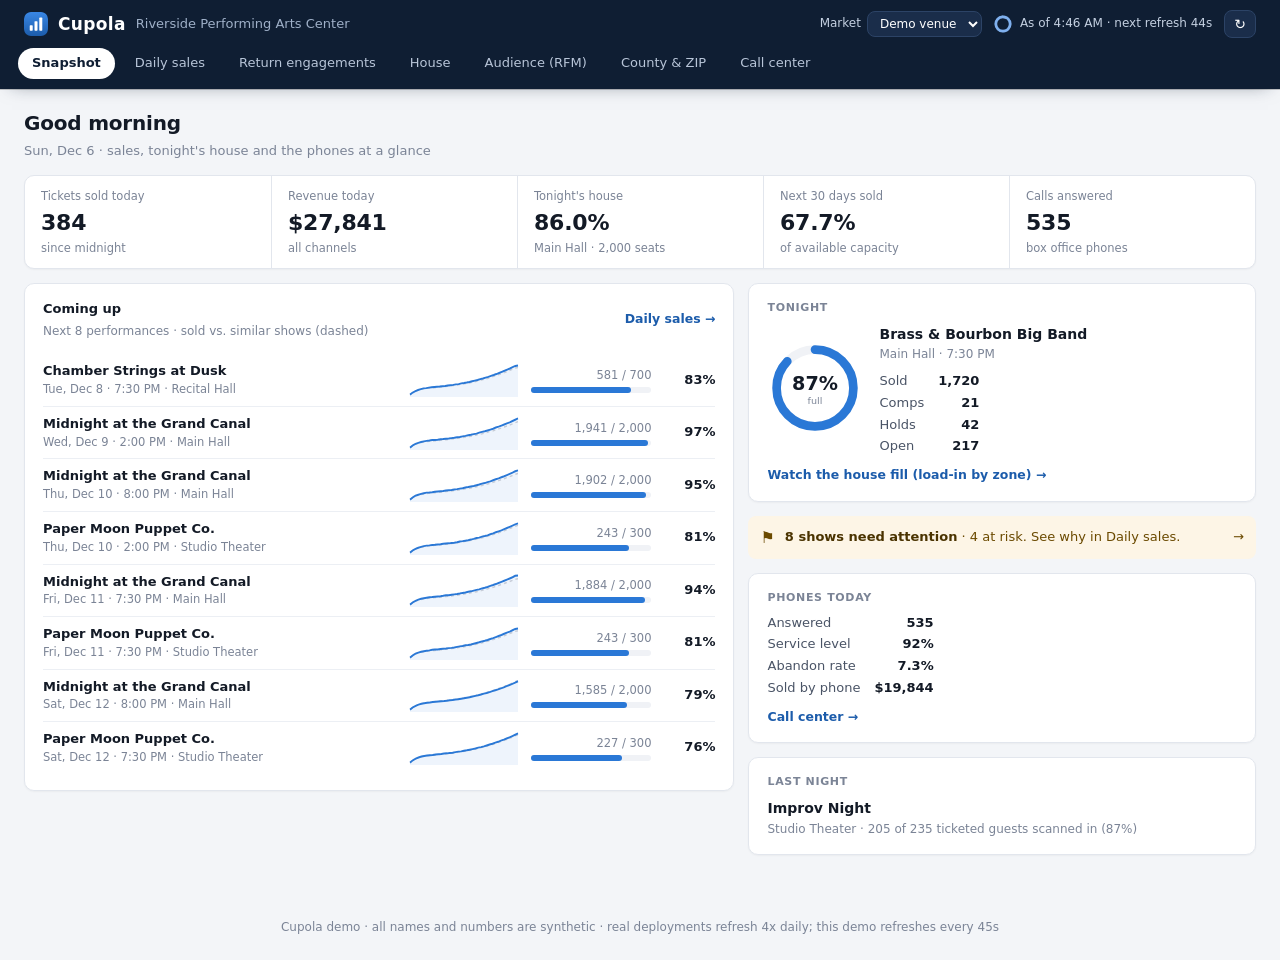
==== next/index.html @ 241708b0 "Add alternative look at /next/ and pin tabs on the live version /next/: pinned header with tabs, sta" ====
<!doctype html>
<html lang="en">
<head>
  <meta charset="utf-8" />
  <meta name="viewport" content="width=device-width, initial-scale=1, viewport-fit=cover" />
  <title>Cupola · Venue Dashboards (alternative look)</title>
  <meta name="description" content="Alternative layout for the Cupola demo. Interactive, synthetic data." />
  <meta name="robots" content="noindex" />
  <link rel="icon" type="image/svg+xml" href="../icons/icon.svg" />
  <link rel="apple-touch-icon" href="../icons/apple-touch-icon.png" />
  <meta name="theme-color" content="#0f1e33" />
  <meta name="apple-mobile-web-app-capable" content="yes" />
  <meta name="apple-mobile-web-app-title" content="Cupola" />
  <meta name="apple-mobile-web-app-status-bar-style" content="black-translucent" />
  <link rel="stylesheet" href="../css/styles.css" />
  <link rel="stylesheet" href="css/next.css" />
</head>
<body class="next">
  <!-- Header and tabs live in one pinned bar, so the tabs never scroll away. -->
  <header class="appbar">
    <div class="topbar">
      <div class="brand">
        <img class="brand-icon" src="../icons/icon.svg" alt="" width="24" height="24" />
        <span class="brand-name" id="brand-name">Cupola</span>
        <span class="brand-sub" id="venue-name"></span>
      </div>
      <div class="status">
        <label class="market"><span class="hide-sm">Market</span>
          <select id="market" aria-label="Market"></select>
        </label>
        <span class="refresh" id="refresh">
          <svg class="refresh-ring" viewBox="0 0 20 20" aria-hidden="true">
            <circle class="track" cx="10" cy="10" r="8" />
            <circle class="prog" cx="10" cy="10" r="8" stroke-dasharray="50.27" stroke-dashoffset="0" />
          </svg>
          <span id="as-of">Loading…</span>
        </span>
        <button class="refresh-btn" id="refresh-now" type="button" aria-label="Refresh now">↻</button>
      </div>
    </div>
    <nav class="nav" id="nav" aria-label="Dashboards"></nav>
  </header>

  <main id="view" aria-live="polite"></main>

  <footer id="footer"></footer>

  <script type="module" src="js/app.js"></script>
</body>
</html>
---- css/styles.css ----
/* ------------------------------------------------------------------
   Tokens. Chart colors come from a palette validated for color-vision
   deficiency on a dark surface. Text never wears a series color.
   ------------------------------------------------------------------ */
:root {
  color-scheme: light;
  --page: #f4f3ef;
  --surface-1: #fcfcfb;
  --surface-2: #efeee9;
  --border: #e2e0d9;
  --grid: #e8e6df;
  --text-primary: #1b1b1a;
  --text-secondary: #52514e;
  --text-muted: #7a7974;

  --series-1: #2a78d6; /* blue   */
  --series-2: #eb6834; /* orange */
  --series-3: #1baf7a; /* aqua   */
  --series-4: #eda100; /* yellow */
  --neutral-mark: #c9c7bf;

  --good: #0f7a0f;
  --warning: #b77d00;
  --critical: #d03b3b;

  --radius: 12px;
  --gap: 16px;
  --font: "Inter", system-ui, -apple-system, "Segoe UI", Roboto, sans-serif;
  --mono: ui-monospace, "SF Mono", Menlo, Consolas, monospace;
}

* { box-sizing: border-box; }
html, body { margin: 0; }
body {
  background: var(--page);
  color: var(--text-primary);
  font: 14px/1.45 var(--font);
  -webkit-font-smoothing: antialiased;
}
button { font: inherit; color: inherit; }

/* ---------- Header ---------- */
.topbar {
  position: sticky; top: 0; z-index: 20;
  display: flex; align-items: center; gap: 16px; flex-wrap: wrap;
  padding: 14px 24px;
  /* Clear the notch / status bar when opened from the home screen. */
  padding-top: max(14px, env(safe-area-inset-top));
  padding-left: max(24px, env(safe-area-inset-left));
  padding-right: max(24px, env(safe-area-inset-right));
  background: rgba(252, 252, 251, 0.92);
  backdrop-filter: blur(8px);
  border-bottom: 1px solid var(--border);
}
.brand { display: flex; align-items: center; gap: 10px; margin-right: auto; }
.brand-icon { width: 26px; height: 26px; border-radius: 7px; flex-shrink: 0; }
.brand-name { font-size: 20px; font-weight: 700; letter-spacing: 0.02em; }
.brand-sub { color: var(--text-muted); font-size: 13px; }

.status { display: flex; align-items: center; gap: 12px; font-size: 12px; color: var(--text-secondary); }
.badge {
  padding: 3px 9px; border-radius: 999px;
  border: 1px solid var(--border); background: var(--surface-2);
  color: var(--text-secondary); font-size: 11px; letter-spacing: 0.02em; white-space: nowrap;
}
.refresh { display: flex; align-items: center; gap: 8px; white-space: nowrap; }
.refresh-ring { width: 18px; height: 18px; transform: rotate(-90deg); }
.refresh-ring circle { fill: none; stroke-width: 3; }
.refresh-ring .track { stroke: var(--border); }
.refresh-ring .prog { stroke: var(--series-1); stroke-linecap: round; transition: stroke-dashoffset 1s linear; }
.refresh-btn {
  background: var(--surface-2); border: 1px solid var(--border); border-radius: 8px;
  padding: 4px 10px; cursor: pointer; font-size: 12px; white-space: nowrap;
}
.refresh-btn:hover { border-color: var(--text-muted); }

/* Header and tabs stay pinned together, so the tabs never scroll away. */
.pinned { position: sticky; top: 0; z-index: 20; background: rgba(252, 252, 251, 0.96); backdrop-filter: blur(8px); }
.pinned .topbar { position: static; }

/* ---------- Nav ---------- */
.nav {
  display: flex; gap: 4px; padding: 10px 24px 0; overflow-x: auto;
  border-bottom: 1px solid var(--border); scrollbar-width: none;
}
.nav::-webkit-scrollbar { display: none; }
.nav a {
  color: var(--text-secondary); text-decoration: none; white-space: nowrap;
  padding: 10px 14px; border-bottom: 2px solid transparent; font-weight: 500;
}
.nav a:hover { color: var(--text-primary); }
.nav a[aria-current="page"] { color: var(--text-primary); border-bottom-color: var(--series-1); }

/* ---------- Layout ---------- */
main { padding: 24px; max-width: 1320px; margin: 0 auto; }
.view-head { display: flex; align-items: flex-end; justify-content: space-between; gap: 16px; flex-wrap: wrap; margin-bottom: 18px; }
.view-head h1 { font-size: 22px; margin: 0; font-weight: 650; }
.view-head p { margin: 4px 0 0; color: var(--text-secondary); }

.grid { display: grid; gap: var(--gap); }
.kpis { grid-template-columns: repeat(auto-fit, minmax(170px, 1fr)); margin-bottom: var(--gap); }
.two-col { grid-template-columns: minmax(0, 1.25fr) minmax(0, 1fr); }
.two-col-even { grid-template-columns: minmax(0, 1fr) minmax(0, 1fr); }
@media (max-width: 600px) {
  .hide-sm { display: none; }
  .brand-sub { display: none; }
  .status { width: 100%; flex-wrap: wrap; gap: 8px 10px; }
  .status .refresh-btn { margin-left: auto; }
}
@media (max-width: 900px) {
  .two-col, .two-col-even { grid-template-columns: minmax(0, 1fr); }
  main { padding: 16px; }
  .topbar { padding: max(12px, env(safe-area-inset-top)) 16px 12px; }
  .nav { padding: 6px 12px 0; }
}

.card {
  background: var(--surface-1); border: 1px solid var(--border);
  border-radius: var(--radius); padding: 18px;
  box-shadow: 0 1px 2px rgba(30, 28, 20, 0.04);
  animation: rise 0.5s cubic-bezier(.2,.7,.2,1) both;
}
.card:nth-child(2) { animation-delay: 0.06s; }
.card:nth-child(3) { animation-delay: 0.12s; }
.card:nth-child(4) { animation-delay: 0.18s; }
.card:nth-child(5) { animation-delay: 0.24s; }
.card h2 { font-size: 14px; margin: 0 0 4px; font-weight: 600; }
.card .sub { color: var(--text-muted); font-size: 12px; margin: 0 0 14px; }
@keyframes rise { from { opacity: 0; transform: translateY(10px); } to { opacity: 1; transform: none; } }

/* ---------- Stat tiles ---------- */
.tile { padding: 16px 18px; position: relative; overflow: hidden; }
.tile .label { color: var(--text-secondary); font-size: 12px; }
.tile .value { font-size: 30px; font-weight: 650; letter-spacing: -0.01em; margin-top: 4px; font-variant-numeric: tabular-nums; }
.tile .note { color: var(--text-muted); font-size: 12px; margin-top: 2px; }
.tile .delta { font-size: 12px; margin-top: 2px; color: var(--text-secondary); }
.tile .delta .up { color: var(--good); }
.tile .delta .down { color: var(--critical); }
.tile.flash::after {
  content: ""; position: absolute; inset: 0; border-radius: inherit;
  box-shadow: inset 0 0 0 1px var(--series-1);
  animation: flash 1.4s ease-out both; pointer-events: none;
}
@keyframes flash { from { opacity: 1; } to { opacity: 0; } }

/* ---------- Bars (HTML) ---------- */
.bar-list { display: flex; flex-direction: column; gap: 10px; }
.bar-row { display: grid; grid-template-columns: minmax(0, 1fr) auto; gap: 4px 12px; align-items: baseline; }
.bar-row .name { white-space: nowrap; overflow: hidden; text-overflow: ellipsis; }
.bar-row .meta { color: var(--text-muted); font-size: 12px; }
.bar-row .num { font-variant-numeric: tabular-nums; color: var(--text-secondary); text-align: right; }
.bar-track { grid-column: 1 / -1; height: 8px; border-radius: 4px; background: var(--surface-2); overflow: hidden; }
.bar-fill {
  height: 100%; width: 0; border-radius: 0 4px 4px 0; background: var(--series-1);
  transition: width 1.1s cubic-bezier(.2,.7,.2,1);
}
.clickable { cursor: pointer; border-radius: 8px; padding: 6px 8px; margin: -6px -8px; }
.clickable:hover { background: var(--surface-2); }

/* ---------- Seat map ---------- */
.card-head { display: flex; justify-content: space-between; align-items: flex-start; gap: 12px; }
.card-head h2 { margin-bottom: 4px; }
.pager { display: flex; align-items: center; gap: 6px; flex-shrink: 0; }
.pager-btn {
  width: 32px; height: 32px; border-radius: 50%; cursor: pointer;
  border: 1px solid var(--border); background: var(--surface-1);
  font-size: 20px; line-height: 1; display: grid; place-items: center; padding: 0 0 2px;
  transition: background 0.15s, border-color 0.15s, transform 0.1s;
}
.pager-btn:hover { background: var(--surface-2); border-color: var(--text-muted); }
.pager-btn:active { transform: scale(0.92); }
.pager-btn:focus-visible, .pip:focus-visible { outline: 2px solid var(--series-1); outline-offset: 2px; }
.pager-count { font-size: 12px; color: var(--text-secondary); min-width: 44px; text-align: center; font-variant-numeric: tabular-nums; }
.seatmap-wrap { overflow: hidden; touch-action: pan-y; }
.pips { display: flex; justify-content: center; gap: 8px; margin-top: 12px; }
.pip { width: 8px; height: 8px; border-radius: 50%; border: 0; padding: 0; background: var(--neutral-mark); cursor: pointer; transition: width 0.25s, background 0.25s; }
.pip.on { width: 22px; border-radius: 4px; background: var(--series-1); }
.slide-in-right { animation: slideR 0.45s cubic-bezier(.2,.7,.2,1) both; }
.slide-in-left { animation: slideL 0.45s cubic-bezier(.2,.7,.2,1) both; }
@keyframes slideR { from { opacity: 0; transform: translateX(40px); } to { opacity: 1; transform: none; } }
@keyframes slideL { from { opacity: 0; transform: translateX(-40px); } to { opacity: 1; transform: none; } }
.seatmap { max-height: 640px; }
.seatmap { width: 100%; height: auto; display: block; margin: 0 auto; }
.seat { fill: var(--surface-1); stroke: var(--neutral-mark); stroke-width: 0.6; transition: fill 0.4s ease; }
.seat.sold { fill: var(--series-1); stroke: none; }
.seat.comp { fill: var(--series-3); stroke: none; }
.seat.hold { fill: var(--series-4); stroke: none; }
.seat.pop { animation: pop 0.9s ease-out both; }
@keyframes pop { 0% { transform: scale(2.2); } 100% { transform: scale(1); } }
.seat { transform-box: fill-box; transform-origin: center; }
.stage { fill: var(--surface-2); }
.svg-label { fill: var(--text-muted); font-size: 9px; letter-spacing: 0.08em; font-family: var(--font); }

.legend { display: flex; flex-wrap: wrap; gap: 6px 16px; font-size: 12px; color: var(--text-secondary); margin-top: 10px; }
.legend i { display: inline-block; width: 10px; height: 10px; border-radius: 3px; margin-right: 6px; vertical-align: -1px; }
.legend i.line { height: 3px; border-radius: 2px; vertical-align: 3px; width: 16px; }
.legend b { color: var(--text-primary); font-weight: 600; font-variant-numeric: tabular-nums; }

/* ---------- SVG charts ---------- */
.chart { width: 100%; height: auto; display: block; overflow: visible; }
.chart .gridline { stroke: var(--grid); stroke-width: 1; }
.chart .axis-label { fill: var(--text-muted); font-size: 11px; font-family: var(--font); }
.chart .direct-label { fill: var(--text-secondary); font-size: 12px; font-family: var(--font); font-weight: 500; }
.chart .series { fill: none; stroke-width: 2; stroke-linejoin: round; stroke-linecap: round; }
.chart .series.primary { stroke-width: 3; }
.chart .draw { animation: draw 1.6s cubic-bezier(.3,.6,.2,1) both; }
@keyframes draw { from { stroke-dashoffset: var(--len); } to { stroke-dashoffset: 0; } }
.chart .today-line { stroke: var(--text-muted); stroke-dasharray: 3 4; }
.chart .crosshair { stroke: var(--text-secondary); stroke-width: 1; }
.chart .dot { stroke: var(--surface-1); stroke-width: 2; }
.chart .grow { transform-box: fill-box; transform-origin: bottom; animation: grow 0.9s cubic-bezier(.2,.7,.2,1) both; }
@keyframes grow { from { transform: scaleY(0); } to { transform: scaleY(1); } }

.heat-cell { transition: opacity 0.2s; animation: fade 0.6s ease both; }
.heat-cell:hover { opacity: 0.8; }
@keyframes fade { from { opacity: 0; } to { opacity: 1; } }

/* ---------- Tables ---------- */
table { width: 100%; border-collapse: collapse; font-variant-numeric: tabular-nums; }
th, td { text-align: left; padding: 8px 6px; border-bottom: 1px solid var(--border); }
th { color: var(--text-muted); font-weight: 500; font-size: 12px; }
td.r, th.r { text-align: right; }
td .muted { color: var(--text-muted); font-size: 12px; }
.table-wrap { overflow-x: auto; }

/* ---------- Tooltip ---------- */
.tooltip {
  position: fixed; z-index: 50; pointer-events: none;
  background: #ffffff; border: 1px solid var(--border); border-radius: 8px;
  padding: 8px 10px; font-size: 12px; color: var(--text-primary);
  box-shadow: 0 8px 24px rgba(30, 28, 20, 0.14);
  opacity: 0; transition: opacity 0.12s; max-width: 260px;
}
.tooltip.show { opacity: 1; }
.tooltip .t-title { font-weight: 600; margin-bottom: 4px; }
.tooltip .t-row { display: flex; justify-content: space-between; gap: 14px; color: var(--text-secondary); }
.tooltip .t-row b { color: var(--text-primary); font-weight: 600; }
.tooltip i { display: inline-block; width: 8px; height: 8px; border-radius: 2px; margin-right: 6px; }

.callout { border-left: 3px solid var(--series-1); padding: 8px 12px; background: var(--surface-2); border-radius: 0 8px 8px 0; color: var(--text-secondary); font-size: 13px; }
.pill { display: inline-block; padding: 2px 8px; border-radius: 999px; background: var(--surface-2); color: var(--text-secondary); font-size: 11px; }

footer { color: var(--text-muted); font-size: 12px; text-align: center; padding: 24px 24px max(24px, env(safe-area-inset-bottom)); }

@media (prefers-reduced-motion: reduce) {
  *, *::before, *::after { animation-duration: 0.01ms !important; animation-delay: 0ms !important; transition-duration: 0.01ms !important; }
}

/* ---------- Daily sales report ---------- */
.chip {
  display: inline-flex; align-items: center; gap: 6px; white-space: nowrap;
  padding: 3px 9px; border-radius: 999px; font-size: 12px; font-weight: 600;
  color: var(--text-primary); background: var(--surface-2);
}
.chip i { width: 8px; height: 8px; border-radius: 50%; display: inline-block; }
.chip.on i { background: var(--good); }
.chip.ahead i { background: var(--good); }
.chip.ahead { background: #e6f4e6; }
.chip.behind { background: #fdf1d8; }
.chip.behind i { background: #fab219; }
.chip.risk { background: #fae3e3; }
.chip.risk i { background: var(--critical); }
.chip.cross { background: #e5eefb; color: #1c5cab; font-weight: 600; }

.watch { margin-bottom: var(--gap); border-color: #f0d9d9; }
.watch-row {
  display: grid; grid-template-columns: 140px minmax(0, 1fr) auto 170px; gap: 6px 16px; align-items: center;
  width: 100%; text-align: left; background: none; border: 0; border-top: 1px solid var(--border);
  padding: 12px 6px; cursor: pointer; border-radius: 8px;
}
.watch-row:first-child { border-top: 0; }
.watch-row:hover { background: var(--surface-2); }
.watch-row .name { font-weight: 600; }
.watch-row .meta, .r-row .meta, .r-sold .meta { color: var(--text-muted); font-size: 12px; }
.w-when { display: flex; flex-direction: column; align-items: flex-end; gap: 4px; color: var(--text-secondary); font-size: 13px; }
.w-nums { text-align: right; font-variant-numeric: tabular-nums; font-size: 13px; }

.report-controls { display: flex; justify-content: space-between; align-items: center; gap: 12px; flex-wrap: wrap; margin-bottom: 12px; }
.seg { display: inline-flex; background: var(--surface-2); border-radius: 10px; padding: 3px; gap: 2px; overflow-x: auto; max-width: 100%; }
.seg button { border: 0; background: none; padding: 6px 12px; border-radius: 8px; cursor: pointer; font-size: 13px; color: var(--text-secondary); white-space: nowrap; }
.seg button[aria-selected="true"] { background: var(--surface-1); color: var(--text-primary); box-shadow: 0 1px 2px rgba(30,28,20,.12); font-weight: 600; }
.toggle { display: inline-flex; align-items: center; gap: 8px; font-size: 13px; color: var(--text-secondary); cursor: pointer; }
.toggle input { accent-color: var(--series-1); width: 16px; height: 16px; }

.report { font-variant-numeric: tabular-nums; }
.r-row {
  display: grid; grid-template-columns: 128px minmax(0, 1.5fr) minmax(150px, 1fr) 90px 100px 200px;
  gap: 12px; align-items: center; padding: 9px 8px; border-bottom: 1px solid var(--border);
}
.report.enter .r-row:not(.r-head) { animation: fade 0.45s ease both; }
.r-row .r { text-align: right; }
.r-head { color: var(--text-muted); font-size: 12px; font-weight: 500; border-bottom-color: var(--neutral-mark); padding-top: 0; }
.r-row .name { white-space: nowrap; overflow: hidden; text-overflow: ellipsis; }
.r-sold { display: flex; justify-content: space-between; font-size: 13px; margin-bottom: 4px; }
.r-row .bar-track { height: 6px; }
.r-row.past { color: var(--text-secondary); background: repeating-linear-gradient(135deg, transparent 0 8px, rgba(30,28,20,.025) 8px 16px); }
.r-row.past .bar-fill { background: var(--neutral-mark); }
.r-row.flagged { background: linear-gradient(90deg, rgba(208,59,59,.06), transparent 40%); }
.r-row.found { animation: found 2s ease-out both; }
@keyframes found { 0%, 30% { background: #dbe8fb; } 100% { background: transparent; } }
.bump { display: inline-block; color: var(--good); font-weight: 600; animation: bump 1.2s ease-out both; }
@keyframes bump { 0% { transform: scale(1.5); } 100% { transform: scale(1); } }
.r-section { padding: 14px 8px 6px; font-size: 12px; font-weight: 600; color: var(--text-secondary); text-transform: uppercase; letter-spacing: 0.05em; display: flex; gap: 10px; align-items: center; }
.r-section .pill { text-transform: none; letter-spacing: 0; font-weight: 500; }
.r-today { position: relative; margin: 14px 0 4px; text-align: left; }
.r-today::before { content: ""; position: absolute; left: 0; right: 0; top: 50%; border-top: 2px solid var(--series-1); }
.r-today span { position: relative; background: var(--series-1); color: #fff; font-size: 12px; font-weight: 600; padding: 3px 10px; border-radius: 999px; margin-left: 8px; }
.r-week { padding: 14px 8px 4px; font-size: 12px; font-weight: 600; color: var(--text-muted); }
.report-foot { margin-top: 12px; font-size: 13px; color: var(--text-secondary); }
.link { background: none; border: 0; padding: 0; color: #1c5cab; font-weight: 600; cursor: pointer; text-decoration: underline; text-underline-offset: 2px; }

@media (max-width: 900px) {
  .watch-row { grid-template-columns: minmax(0, 1fr) auto; }
  .watch-row .w-status { grid-column: 1 / -1; }
  .w-nums { grid-column: 1 / -1; text-align: left; }
  .w-nums br { display: none; }
  .w-nums .meta::before { content: " · "; }
  .r-head { display: none; }
  .r-row { grid-template-columns: minmax(0, 1fr) auto; gap: 4px 12px; padding: 12px 6px; }
  .r-row .c-date { grid-column: 1 / -1; font-size: 12px; color: var(--text-secondary); display: flex; gap: 6px; }
  .r-row .c-date .meta::before { content: "· "; }
  .r-row .c-show { grid-column: 1; }
  .r-row .name { white-space: normal; }
  .r-row .c-pace { grid-column: 2; grid-row: 2; text-align: right; }
  .r-row .c-sold { grid-column: 1 / -1; }
  .r-row .c-24 { grid-column: 1; text-align: left; font-size: 13px; }
  .r-row .c-24::before { content: "Last 24 hrs: "; color: var(--text-muted); }
  .r-row.past .c-24::before { content: ""; }
  .r-row .c-rev { grid-column: 2; display: flex; gap: 6px; font-size: 13px; }
  .r-row .c-rev .meta::before { content: "· "; }
}

.why { color: var(--text-secondary); font-size: 12px; margin-top: 3px; }
.c-pace .why { white-space: normal; }
.rules { margin-top: 12px; padding-top: 10px; border-top: 1px dashed var(--border); font-size: 12px; color: var(--text-muted); }
.rules b { color: var(--text-secondary); font-weight: 600; }

/* ---------- Market switcher ---------- */
.market { display: inline-flex; align-items: center; gap: 6px; font-size: 12px; color: var(--text-secondary); }
.market select {
  font: inherit; font-size: 12px; color: var(--text-primary); background: var(--surface-1);
  border: 1px solid var(--border); border-radius: 8px; padding: 4px 8px; cursor: pointer;
}

/* ---------- County & ZIP (market) ---------- */
.geo-hero { display: grid; grid-template-columns: minmax(0, 2fr) repeat(3, minmax(0, 1fr)); gap: var(--gap); margin-bottom: var(--gap); }
.hero-main {
  display: flex; align-items: center; gap: 22px; padding: 22px 26px;
  background: linear-gradient(135deg, #1c5cab, #2a78d6 60%, #3987e5); color: #fff; border: 0;
}
.hero-num { font-size: 78px; font-weight: 750; line-height: 1; letter-spacing: -0.03em; font-variant-numeric: tabular-nums; }
.hero-text { font-size: 18px; line-height: 1.35; opacity: 0.95; }
.hero-text b { font-weight: 700; }
.hero-stat { padding: 16px 18px; }
.hero-stat .label { color: var(--text-secondary); font-size: 12px; }
.hs-big { font-size: 32px; font-weight: 700; margin-top: 4px; letter-spacing: -0.01em; font-variant-numeric: tabular-nums; }
.hero-stat .note { color: var(--text-muted); font-size: 12px; }

.map-card { margin-bottom: var(--gap); }
.map-frame { height: 540px; border-radius: 10px; overflow: hidden; background: #e9f0f8; position: relative; }
.geo-map { width: 100%; height: 100%; display: block; }
.geo-map .state { stroke: #fff; stroke-width: 0.5; vector-effect: non-scaling-stroke; transition: fill 0.6s ease; }
.geo-map .county {
  stroke: #fff; stroke-width: 0.8; vector-effect: non-scaling-stroke; cursor: pointer;
  transition: fill 0.7s ease, opacity 0.2s;
}
.geo-map .county:hover { opacity: 0.82; }
.geo-map .county.selected { stroke: #1b1b1a; stroke-width: 2.5; }
.geo-map.national .state { stroke-width: 0.8; cursor: default; }
.map-labels { pointer-events: none; transition: opacity 0.25s; }
.map-labels text {
  fill: #1b1b1a; font-family: var(--font); font-weight: 600;
  paint-order: stroke; stroke: rgba(255,255,255,0.92); stroke-linejoin: round;
}
.map-labels text.v { font-weight: 750; }
.map-legend { display: flex; align-items: center; gap: 8px; margin-top: 10px; font-size: 12px; color: var(--text-secondary); flex-wrap: wrap; }
.map-legend .ramp { display: flex; }
.map-legend .ramp i { width: 22px; height: 10px; }
.map-legend .ramp i:first-child { border-radius: 3px 0 0 3px; }
.map-legend .ramp i:last-child { border-radius: 0 3px 3px 0; }
.map-legend .no-data { margin-left: 12px; }
.map-legend .no-data i { display: inline-block; width: 10px; height: 10px; border-radius: 2px; margin-right: 6px; vertical-align: -1px; }

.rank { display: inline-block; width: 22px; color: var(--text-muted); font-variant-numeric: tabular-nums; font-size: 12px; }
.bar-row.sel { background: #dbe8fb; }

.zip-board { display: flex; flex-direction: column; }
.zip-row {
  display: grid; grid-template-columns: 40px minmax(0, 1fr) auto; gap: 14px; align-items: center;
  padding: 10px 4px; border-bottom: 1px solid var(--border); animation: rise 0.45s cubic-bezier(.2,.7,.2,1) both;
}
.zip-row:last-child { border-bottom: 0; }
.zip-rank { font-size: 26px; font-weight: 750; color: #9ec5f4; text-align: center; font-variant-numeric: tabular-nums; }
.zip-row:nth-child(1) .zip-rank { color: #1c5cab; }
.zip-row:nth-child(2) .zip-rank { color: #2a78d6; }
.zip-row:nth-child(3) .zip-rank { color: #5d98e8; }
.zip-code { font-size: 22px; font-weight: 750; letter-spacing: 0.02em; font-variant-numeric: tabular-nums; }
.zip-main .meta { font-size: 12px; color: var(--text-muted); margin-bottom: 6px; }
.zip-main .bar-track { height: 6px; }
.zip-nums { text-align: right; display: flex; flex-direction: column; font-variant-numeric: tabular-nums; }
.zip-nums b { font-size: 20px; font-weight: 700; }
.zip-nums .meta { font-size: 11px; color: var(--text-muted); }

@media (max-width: 900px) {
  .geo-hero { grid-template-columns: minmax(0, 1fr) minmax(0, 1fr); }
  .hero-main { grid-column: 1 / -1; padding: 18px; gap: 16px; }
  .hero-num { font-size: 56px; }
  .hero-text { font-size: 15px; }
  .hero-stat:last-child { grid-column: 1 / -1; }
  .map-frame { height: 380px; }
  .map-card .card-head { flex-direction: column; }
  .map-card .seg { width: 100%; }
}
---- next/css/next.css ----
/* ------------------------------------------------------------------
   Alternative look. Loads after ../css/styles.css and only overrides.
   Direction: a pinned navy app bar, a cooler page, quieter cards,
   compact stat strips instead of big tiles, denser tables.
   ------------------------------------------------------------------ */
:root {
  --page: #f3f5f8;
  --surface-1: #ffffff;
  --surface-2: #f0f2f6;
  --border: #e2e6ed;
  --grid: #eceff4;
  --text-primary: #131a26;
  --text-secondary: #4a5466;
  --text-muted: #7b8496;
  --neutral-mark: #c6ccd7;
  --navy: #0f1e33;
  --navy-2: #1a2d4a;
  --radius: 10px;
  --gap: 14px;
}
body.next { font-size: 14px; }

/* ---------- Pinned app bar (header + tabs) ---------- */
.appbar {
  position: sticky; top: 0; z-index: 30;
  background: var(--navy); color: #fff;
  box-shadow: 0 1px 0 rgba(0,0,0,.2), 0 6px 18px -12px rgba(15,30,51,.6);
}
.appbar .topbar {
  position: static; background: none; backdrop-filter: none; border: 0;
  padding: 10px 24px 6px;
  padding-top: max(10px, env(safe-area-inset-top));
}
.appbar .brand-name { font-size: 17px; color: #fff; }
.appbar .brand-sub { color: #9fb0c8; }
.appbar .brand-icon { width: 24px; height: 24px; }
.appbar .status, .appbar .market { color: #c4d0e1; }
.appbar .market select { background: var(--navy-2); color: #fff; border-color: #2c4366; }
.appbar .refresh-ring .track { stroke: #2c4366; }
.appbar .refresh-ring .prog { stroke: #7fb0ee; }
.appbar .refresh-btn { background: var(--navy-2); border-color: #2c4366; color: #fff; padding: 3px 9px; font-size: 14px; }
.appbar .nav {
  border: 0; padding: 4px 18px 10px; gap: 6px; background: none;
}
.appbar .nav a {
  color: #b8c5d8; border: 0; border-radius: 999px; padding: 6px 14px; font-size: 13px; font-weight: 500;
  white-space: nowrap; transition: background .15s, color .15s;
}
.appbar .nav a:hover { color: #fff; background: rgba(255,255,255,.07); }
.appbar .nav a[aria-current="page"] { background: #fff; color: var(--navy); font-weight: 650; }

main#view { max-width: 1280px; margin: 0 auto; padding: 20px 24px 40px; }
@media (max-width: 900px) {
  main#view { padding: 16px 14px 32px; }
  .appbar .topbar { padding: max(10px, env(safe-area-inset-top)) 14px 4px; }
  .appbar .nav { padding: 4px 10px 9px; }
}
footer { color: var(--text-muted); }

/* ---------- Headings ---------- */
.view-head { margin-bottom: 14px; }
.view-head h1 { font-size: 20px; letter-spacing: -0.01em; }
.view-head p { font-size: 13px; color: var(--text-muted); }
.card { border-radius: var(--radius); border-color: var(--border); box-shadow: 0 1px 2px rgba(19,26,38,.04); padding: 16px 18px; }
.card h2 { font-size: 13px; font-weight: 650; }
.eyebrow { font-size: 11px; font-weight: 650; letter-spacing: .06em; text-transform: uppercase; color: var(--text-muted); margin: 0 0 8px; }

/* ---------- Stat strip: one card, compact numbers, thin dividers ---------- */
.strip {
  display: grid; grid-template-columns: repeat(auto-fit, minmax(150px, 1fr));
  background: var(--surface-1); border: 1px solid var(--border); border-radius: var(--radius);
  margin-bottom: var(--gap); overflow: hidden; box-shadow: 0 1px 2px rgba(19,26,38,.04);
}
.stat { padding: 12px 16px; border-left: 1px solid var(--border); position: relative; min-width: 0; }
.stat:first-child { border-left: 0; }
.stat .label { font-size: 11.5px; color: var(--text-muted); white-space: nowrap; overflow: hidden; text-overflow: ellipsis; }
.stat .value { font-size: 22px; font-weight: 650; letter-spacing: -0.01em; margin-top: 2px; font-variant-numeric: tabular-nums; }
.stat .note { font-size: 11.5px; color: var(--text-muted); margin-top: 1px; white-space: nowrap; overflow: hidden; text-overflow: ellipsis; }
.stat .note .up { color: var(--good); font-weight: 600; }
.stat.flash::after { content: ""; position: absolute; inset: 0; background: rgba(42,120,214,.08); animation: fade-out 1.2s ease both; }
@keyframes fade-out { from { opacity: 1; } to { opacity: 0; } }
@media (max-width: 700px) {
  .strip { grid-template-columns: repeat(2, minmax(0, 1fr)); }
  .stat { border-left: 0; border-top: 1px solid var(--border); }
  .stat:nth-child(-n+2) { border-top: 0; }
  .stat:nth-child(even) { border-left: 1px solid var(--border); }
}

/* ---------- Layout helpers ---------- */
.cols { display: grid; gap: var(--gap); grid-template-columns: minmax(0, 1.4fr) minmax(0, 1fr); align-items: start; }
.cols.even { grid-template-columns: minmax(0, 1fr) minmax(0, 1fr); }
.cols.three { grid-template-columns: repeat(3, minmax(0, 1fr)); }
.stack { display: flex; flex-direction: column; gap: var(--gap); }
@media (max-width: 1000px) { .cols.three { grid-template-columns: minmax(0, 1fr) minmax(0, 1fr); } }
@media (max-width: 760px) { .cols, .cols.even, .cols.three { grid-template-columns: minmax(0, 1fr); } }
.mt { margin-top: var(--gap); }

/* ---------- Snapshot ---------- */
.tonight { display: grid; grid-template-columns: auto minmax(0, 1fr); gap: 16px; align-items: center; }
.ring { width: 96px; height: 96px; }
.ring circle { fill: none; stroke-width: 9; }
.ring .track { stroke: var(--surface-2); }
.ring .prog { stroke: var(--series-1); stroke-linecap: round; transition: stroke-dashoffset 1.2s cubic-bezier(.2,.7,.2,1); }
.ring text { font: 650 20px var(--font); fill: var(--text-primary); }
.ring .small { font: 500 10px var(--font); fill: var(--text-muted); }
.kv { display: grid; grid-template-columns: auto auto; gap: 3px 14px; font-size: 13px; color: var(--text-secondary); justify-content: start; }
.kv b { color: var(--text-primary); font-variant-numeric: tabular-nums; font-weight: 600; text-align: right; }
.go { display: inline-flex; align-items: center; gap: 4px; font-size: 12.5px; font-weight: 600; color: #1c5cab; text-decoration: none; margin-top: 10px; background: none; border: 0; padding: 0; cursor: pointer; }
.go:hover { text-decoration: underline; }
.mini-list { display: flex; flex-direction: column; }
.mini-row { display: grid; grid-template-columns: minmax(0, 1fr) 90px 54px; gap: 12px; align-items: center; padding: 8px 0; border-top: 1px solid var(--grid); font-size: 13px; color: inherit; text-decoration: none; }
.mini-row:first-child { border-top: 0; }
a.mini-row:hover .name { color: #1c5cab; }
.mini-row .name { white-space: nowrap; overflow: hidden; text-overflow: ellipsis; font-weight: 550; }
.mini-row .meta { font-size: 11.5px; color: var(--text-muted); }
.mini-row .num { text-align: right; font-variant-numeric: tabular-nums; font-weight: 600; }
.mini-row .bar-track { height: 6px; grid-column: auto; }
.re-tag { display: inline-flex; align-items: center; gap: 4px; font-size: 10.5px; font-weight: 650; color: #6a3fb5; background: #f1eafc; border-radius: 999px; padding: 1px 7px; margin-left: 6px; vertical-align: 1px; text-decoration: none; white-space: nowrap; }
a.re-tag:hover { background: #e5d8fa; }
.alert-line { display: flex; align-items: center; gap: 10px; padding: 10px 12px; border-radius: 8px; background: #fdf5e6; color: #6b4a00; font-size: 13px; text-decoration: none; }
.alert-line b { color: #4a3300; }
.alert-line:hover { background: #fbecd0; }
.spark { width: 100%; height: 34px; display: block; }
.spark path { fill: none; stroke: var(--series-1); stroke-width: 1.6; }
.spark .bench { stroke: var(--neutral-mark); stroke-dasharray: 3 3; stroke-width: 1.2; }
.spark .area { fill: rgba(42,120,214,.08); stroke: none; }

/* ---------- Daily sales ---------- */
.attn-bar {
  width: 100%; display: flex; align-items: center; gap: 12px; text-align: left; cursor: pointer;
  background: var(--surface-1); border: 1px solid #f1d9b0; border-radius: var(--radius);
  padding: 11px 16px; margin-bottom: var(--gap); font-size: 13.5px;
}
.attn-bar:hover { background: #fffaf0; }
.attn-bar .count { background: #fab219; color: #3d2a00; font-weight: 700; border-radius: 999px; min-width: 24px; height: 24px; display: inline-grid; place-items: center; font-size: 12.5px; padding: 0 7px; }
.attn-bar .why-line { color: var(--text-muted); font-size: 12.5px; margin-left: 4px; flex: 1; min-width: 0; white-space: nowrap; overflow: hidden; text-overflow: ellipsis; }
.attn-bar .caret { transition: transform .2s; color: var(--text-muted); }
.attn-bar[aria-expanded="true"] .caret { transform: rotate(90deg); }
.watch[hidden] { display: none; }
.next .watch { padding: 6px 16px 12px; }

.dr { font-variant-numeric: tabular-nums; }
.dr-row {
  display: grid; align-items: center; gap: 12px; padding: 8px 10px; border-bottom: 1px solid var(--grid);
  grid-template-columns: 104px minmax(0, 2.2fr) minmax(130px, 1.2fr) 120px 64px 84px 96px;
  font-size: 13px; cursor: pointer;
}
.dr-head { cursor: default; color: var(--text-muted); font-size: 11.5px; font-weight: 500; border-bottom: 1px solid var(--border); padding-top: 0; }
.dr-row:not(.dr-head):hover { background: #f7f9fc; }
.dr-row.open { background: #f1f6fd; }
.dr-row .r { text-align: right; }
.dr-row .name { font-weight: 600; white-space: nowrap; overflow: hidden; text-overflow: ellipsis; }
.dr-row .meta { color: var(--text-muted); font-size: 11.5px; white-space: nowrap; overflow: hidden; text-overflow: ellipsis; }
.dr-row .sold-line { display: flex; justify-content: space-between; margin-bottom: 4px; }
.dr-row .bar-track { height: 5px; }
.dr-row.past { color: var(--text-secondary); }
.dr-row.past .bar-fill { background: var(--neutral-mark); }
.dr-row.flagged { box-shadow: inset 3px 0 0 #fab219; }
.dr-row.flagged.risk { box-shadow: inset 3px 0 0 var(--critical); }
.dr-row.found { animation: found 2s ease-out both; }
.dr-row .chip { font-size: 11.5px; padding: 2px 8px; }
.dr-band { display: flex; align-items: center; gap: 10px; padding: 12px 10px 6px; font-size: 11px; font-weight: 650; letter-spacing: .06em; text-transform: uppercase; color: var(--text-muted); }
.dr-band .pill { text-transform: none; letter-spacing: 0; font-weight: 500; }
.dr-band.today { color: #1c5cab; }
.dr-band.today::after { content: ""; flex: 1; border-top: 2px solid var(--series-1); }
.dr-week { padding: 10px 10px 4px; font-size: 11.5px; font-weight: 600; color: var(--text-secondary); background: var(--surface-2); border-radius: 6px; margin-top: 8px; }
.dr-detail { padding: 10px 12px 16px; border-bottom: 1px solid var(--border); background: #f1f6fd; animation: fade .3s ease both; cursor: default; }
.dr-detail .cols { gap: 20px; }
.dr-detail h3 { font-size: 12px; margin: 2px 0 6px; color: var(--text-secondary); font-weight: 650; }
@media (max-width: 960px) {
  .dr-row { grid-template-columns: 96px minmax(0, 2fr) minmax(120px, 1.2fr) 60px 80px 92px; }
  .dr-row .c-trend { display: none; }
}
@media (max-width: 700px) {
  .dr-head { display: none; }
  .dr-row { grid-template-columns: minmax(0, 1fr) auto; gap: 4px 10px; padding: 10px 6px; }
  .dr-row .c-date { grid-column: 1 / -1; font-size: 11.5px; color: var(--text-muted); }
  .dr-row .c-date .meta { display: inline; }
  .dr-row .c-date .meta::before { content: " · "; }
  .dr-row .c-status { grid-column: 2; grid-row: 2; }
  .dr-row .c-sold { grid-column: 1 / -1; }
  .dr-row .c-24, .dr-row .c-rev { text-align: left; font-size: 12px; }
  .dr-row .c-24::before { content: "Last 24 hrs "; color: var(--text-muted); }
  .dr-row .c-rev { text-align: right; }
}

/* ---------- Return engagements ---------- */
.re-grid { display: grid; gap: var(--gap); grid-template-columns: repeat(auto-fill, minmax(320px, 1fr)); }
.re-card { display: block; text-decoration: none; color: inherit; transition: border-color .15s, box-shadow .15s; }
.re-card:hover { border-color: #b9cbe6; box-shadow: 0 4px 14px -8px rgba(19,26,38,.25); }
.re-card .top { display: flex; justify-content: space-between; gap: 10px; align-items: flex-start; }
.re-card h2 { font-size: 14px; margin: 0; }
.re-card .meta { font-size: 12px; color: var(--text-muted); }
.re-card .big { font-size: 22px; font-weight: 650; font-variant-numeric: tabular-nums; }
.re-card .vs { display: flex; gap: 14px; font-size: 12px; color: var(--text-secondary); margin-top: 8px; flex-wrap: wrap; }
.re-card .vs b { font-variant-numeric: tabular-nums; }
.pos { color: var(--good); } .neg { color: var(--critical); }
.back { display: inline-flex; gap: 6px; align-items: center; font-size: 13px; font-weight: 600; color: #1c5cab; text-decoration: none; margin-bottom: 10px; }
.insights { display: flex; flex-direction: column; gap: 8px; margin: 0; padding: 0; list-style: none; font-size: 13px; color: var(--text-secondary); }
.insights li { padding-left: 16px; position: relative; }
.insights li::before { content: ""; position: absolute; left: 2px; top: 7px; width: 6px; height: 6px; border-radius: 50%; background: var(--series-1); }

/* ---------- House (load-in by zone) ---------- */
.house-top { display: flex; gap: 12px; align-items: center; flex-wrap: wrap; justify-content: space-between; margin-bottom: 12px; }
.scrub { display: flex; align-items: center; gap: 12px; flex: 1; min-width: 280px; }
.scrub input[type=range] { flex: 1; accent-color: var(--series-1); }
.scrub .clock { font-variant-numeric: tabular-nums; font-weight: 650; min-width: 112px; }
.play { width: 34px; height: 34px; border-radius: 50%; border: 1px solid var(--border); background: var(--surface-1); cursor: pointer; font-size: 13px; }
.play:hover { border-color: var(--text-muted); }
.zone-row { display: grid; grid-template-columns: minmax(0, 1fr) auto; gap: 4px 12px; padding: 8px 0; border-top: 1px solid var(--grid); }
.zone-row:first-child { border-top: 0; }
.zone-row .name { font-weight: 600; }
.zone-row .num { font-variant-numeric: tabular-nums; color: var(--text-secondary); font-size: 13px; text-align: right; }
.zone-track { grid-column: 1 / -1; height: 10px; border-radius: 5px; background: var(--surface-2); overflow: hidden; display: flex; }
.zone-track i { display: block; height: 100%; transition: width .5s ease; }
.seat.in { fill: var(--series-1); stroke: none; }
.seat.due { fill: #bcd4f3; stroke: none; }
.next .seatmap { max-height: 560px; }

/* ---------- Audience ---------- */
.lens-bar { display: flex; gap: 10px; align-items: center; flex-wrap: wrap; margin-bottom: var(--gap); }
.lens-bar select, .scope-bar select {
  font: inherit; font-size: 13px; padding: 7px 30px 7px 10px; border-radius: 8px; border: 1px solid var(--border); background: var(--surface-1);
  max-width: 100%;
}
.lens-bar .label, .scope-bar .label { font-size: 12px; color: var(--text-muted); font-weight: 600; }
.explain { display: grid; grid-template-columns: repeat(3, minmax(0, 1fr)); gap: 14px; }
.explain div { font-size: 12.5px; color: var(--text-secondary); }
.explain b { display: block; font-size: 13px; color: var(--text-primary); margin-bottom: 2px; }
.explain .letter { display: inline-grid; place-items: center; width: 22px; height: 22px; border-radius: 6px; background: #e5eefb; color: #1c5cab; font-weight: 700; font-size: 12px; margin-right: 6px; }
@media (max-width: 700px) { .explain { grid-template-columns: minmax(0, 1fr); } }
details.what { margin-bottom: var(--gap); }
details.what summary { cursor: pointer; font-weight: 600; font-size: 13.5px; list-style: none; display: flex; gap: 8px; align-items: center; }
details.what summary::-webkit-details-marker { display: none; }
details.what summary::before { content: "▸"; color: var(--text-muted); transition: transform .2s; }
details.what[open] summary::before { transform: rotate(90deg); }
details.what .body { margin-top: 12px; }
.seg-table { width: 100%; border-collapse: collapse; font-size: 13px; font-variant-numeric: tabular-nums; }
.seg-table th { text-align: left; font-weight: 500; font-size: 11.5px; color: var(--text-muted); padding: 0 8px 8px; border-bottom: 1px solid var(--border); }
.seg-table td { padding: 9px 8px; border-bottom: 1px solid var(--grid); vertical-align: middle; }
.seg-table tr:last-child td { border-bottom: 0; }
.seg-table .r { text-align: right; }
.seg-table .name { font-weight: 600; }
.seg-table .meta { color: var(--text-muted); font-size: 11.5px; }
.seg-dot { display: inline-block; width: 9px; height: 9px; border-radius: 3px; margin-right: 7px; vertical-align: 0; }
.btn { display: inline-flex; align-items: center; gap: 6px; border: 1px solid var(--border); background: var(--surface-1); border-radius: 8px; padding: 5px 10px; font-size: 12.5px; cursor: pointer; font-weight: 550; white-space: nowrap; }
.btn:hover { border-color: #9fb3cf; background: #f7f9fc; }
.btn.primary { background: var(--navy); color: #fff; border-color: var(--navy); }
.btn.primary:hover { background: var(--navy-2); }
.rfm-grid { display: grid; grid-template-columns: 26px repeat(5, minmax(0, 1fr)); gap: 3px; font-size: 11px; }
.rfm-grid .cell { aspect-ratio: 1.5; border-radius: 4px; display: grid; place-items: center; font-variant-numeric: tabular-nums; font-weight: 600; cursor: default; }
.rfm-grid .ax { color: var(--text-muted); display: grid; place-items: center; }
.toast { position: fixed; left: 50%; bottom: 24px; transform: translateX(-50%); background: var(--navy); color: #fff; padding: 10px 16px; border-radius: 10px; font-size: 13px; z-index: 60; box-shadow: 0 8px 24px -10px rgba(0,0,0,.5); animation: fade .3s ease both; }

/* ---------- County & ZIP scope ---------- */
.scope-bar { display: flex; gap: 10px; align-items: center; flex-wrap: wrap; margin-bottom: 12px; padding: 10px 14px; background: var(--surface-1); border: 1px solid var(--border); border-radius: var(--radius); }
.scope-bar .seg { margin-right: 4px; }
.scope-bar .hint { font-size: 12px; color: var(--text-muted); margin-left: auto; }
.next .geo-hero .card { padding: 14px 16px; }
.next .hero-num { font-size: 52px; }

/* ---------- Call center ---------- */
.agents { width: 100%; border-collapse: collapse; font-size: 13px; font-variant-numeric: tabular-nums; }
.agents th { text-align: left; font-weight: 500; font-size: 11.5px; color: var(--text-muted); padding: 0 8px 8px; border-bottom: 1px solid var(--border); white-space: nowrap; }
.agents td { padding: 8px; border-bottom: 1px solid var(--grid); white-space: nowrap; }
.agents tr:last-child td { border-bottom: 0; }
.agents .r { text-align: right; }
.agents .who { display: flex; align-items: center; gap: 8px; font-weight: 600; }
.avatar { width: 26px; height: 26px; border-radius: 50%; display: inline-grid; place-items: center; font-size: 11px; font-weight: 700; color: #fff; flex-shrink: 0; }
.status-dot { display: inline-flex; align-items: center; gap: 6px; font-size: 12px; color: var(--text-secondary); }
.status-dot i { width: 7px; height: 7px; border-radius: 50%; display: inline-block; }
.minibar { display: inline-block; height: 6px; border-radius: 3px; background: var(--series-3); vertical-align: middle; margin-right: 6px; }
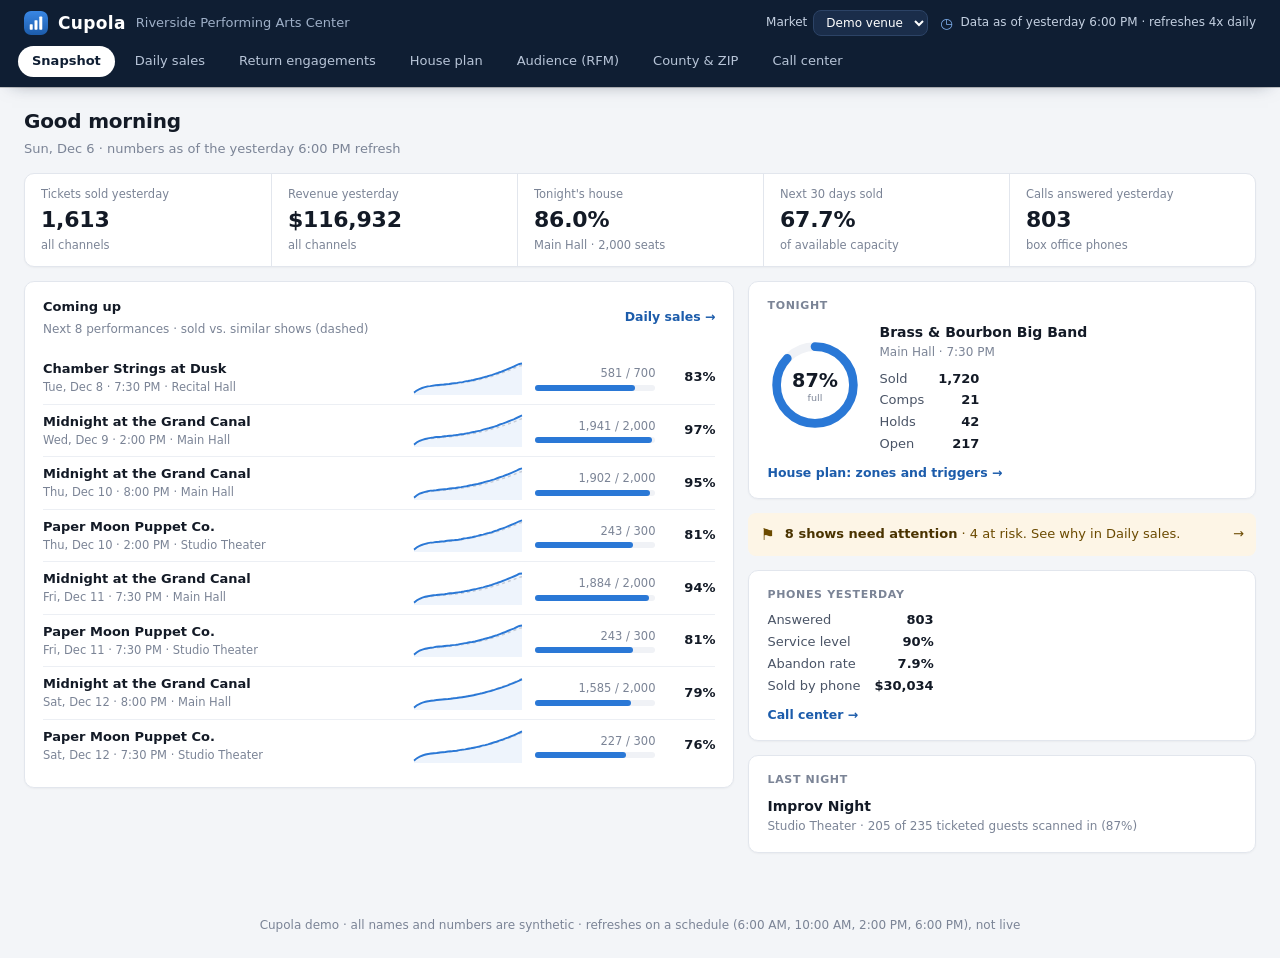
==== commit ce208c14: "next: scheduled refresh, not live; House plan with zone triggers; mobile fixes - Header shows which " ====
--- a/next/index.html
+++ b/next/index.html
@@ -29,13 +29,9 @@
           <select id="market" aria-label="Market"></select>
         </label>
         <span class="refresh" id="refresh">
-          <svg class="refresh-ring" viewBox="0 0 20 20" aria-hidden="true">
-            <circle class="track" cx="10" cy="10" r="8" />
-            <circle class="prog" cx="10" cy="10" r="8" stroke-dasharray="50.27" stroke-dashoffset="0" />
-          </svg>
+          <span class="sched-dot" aria-hidden="true">◷</span>
           <span id="as-of">Loading…</span>
         </span>
-        <button class="refresh-btn" id="refresh-now" type="button" aria-label="Refresh now">↻</button>
       </div>
     </div>
     <nav class="nav" id="nav" aria-label="Dashboards"></nav>
--- a/next/css/next.css
+++ b/next/css/next.css
@@ -270,3 +270,50 @@
 .status-dot { display: inline-flex; align-items: center; gap: 6px; font-size: 12px; color: var(--text-secondary); }
 .status-dot i { width: 7px; height: 7px; border-radius: 50%; display: inline-block; }
 .minibar { display: inline-block; height: 6px; border-radius: 3px; background: var(--series-3); vertical-align: middle; margin-right: 6px; }
+
+/* ---------- Snapshot "Coming up" rows ---------- */
+.up-row { grid-template-columns: minmax(0, 1fr) 110px 120px 48px; }
+.up-row .up-spark { min-width: 0; }
+@media (max-width: 600px) {
+  /* Two lines on phones: the show on top, its sales line, bar and % below. */
+  .up-row { grid-template-columns: minmax(0, 1fr) minmax(0, 1fr) 44px; gap: 6px 10px; padding: 10px 0; }
+  .up-row > div:first-child { grid-column: 1 / -1; }
+  .up-row .name { white-space: normal; }
+}
+
+/* ---------- Scheduled-refresh label ---------- */
+.sched-dot { color: #7fb0ee; font-size: 14px; line-height: 1; }
+
+/* ---------- House plan triggers ---------- */
+.trig {
+  display: grid; grid-template-columns: minmax(0, 1fr) auto; gap: 6px 12px; align-items: center;
+  width: 100%; text-align: left; font: inherit; color: inherit; cursor: pointer;
+  background: none; border: 0; border-top: 1px solid var(--grid); padding: 10px 8px; border-radius: 0;
+}
+.trig:first-child { border-top: 0; }
+.trig:hover { background: #f7f9fc; }
+.trig.sel { background: #f1f6fd; box-shadow: inset 3px 0 0 var(--series-1); }
+.trig .name { font-weight: 600; }
+.trig .meta { font-size: 11.5px; color: var(--text-muted); }
+@media (max-width: 600px) {
+  .trig { grid-template-columns: minmax(0, 1fr); }
+  .trig .t-chip { grid-row: 1; }
+}
+
+/* ---------- Phones: tighter header and nothing colliding ---------- */
+@media (max-width: 600px) {
+  .appbar .status { width: auto; flex-wrap: nowrap; }
+  .appbar .brand { margin-right: auto; }
+  .appbar .topbar { flex-wrap: nowrap; }
+  .appbar #as-of { font-size: 11px; }
+  .card-head { flex-wrap: wrap; }
+  .tonight { grid-template-columns: 84px minmax(0, 1fr); gap: 12px; }
+  .ring { width: 84px; height: 84px; }
+  .re-grid { grid-template-columns: minmax(0, 1fr); }
+  .lens-bar select { flex: 1; min-width: 0; }
+  .lens-bar #export-all { margin-left: 0; width: 100%; justify-content: center; }
+  .scope-bar .hint { margin-left: 0; }
+  .scope-bar select { width: 100%; }
+  .scrub { min-width: 0; }
+  .view-head .seg { max-width: 100%; }
+}
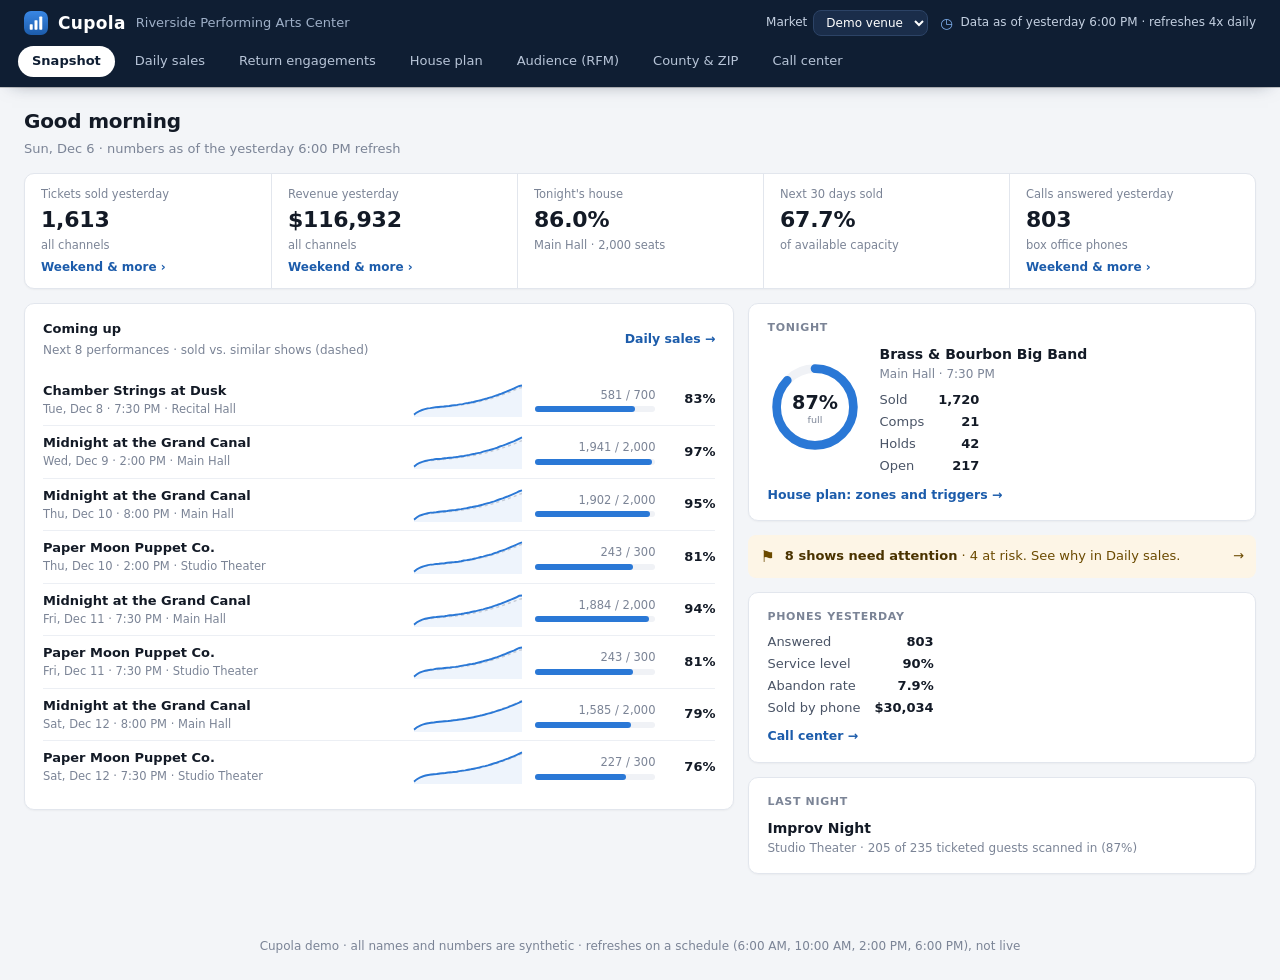
==== commit 54b20d15: "Add Sales recap pop-up for weekends and past days Opens from the Snapshot's yesterday tiles and from" ====
--- a/next/index.html
+++ b/next/index.html
@@ -14,6 +14,7 @@
   <meta name="apple-mobile-web-app-status-bar-style" content="black-translucent" />
   <link rel="stylesheet" href="../css/styles.css" />
   <link rel="stylesheet" href="css/next.css" />
+  <link rel="stylesheet" href="../css/period.css" />
 </head>
 <body class="next">
   <!-- Header and tabs live in one pinned bar, so the tabs never scroll away. -->
--- a/css/styles.css
+++ b/css/styles.css
@@ -411,3 +411,52 @@
   .map-card .card-head { flex-direction: column; }
   .map-card .seg { width: 100%; }
 }
+
+/* ---------- Scheduled refresh label ---------- */
+.sched-dot { color: var(--series-1); font-size: 14px; line-height: 1; }
+
+/* ---------- House plan ---------- */
+.strip {
+  display: grid; grid-template-columns: repeat(auto-fit, minmax(150px, 1fr));
+  background: var(--surface-1); border: 1px solid var(--border); border-radius: var(--radius);
+  margin-bottom: var(--gap); overflow: hidden;
+}
+.stat { padding: 12px 16px; border-left: 1px solid var(--border); position: relative; min-width: 0; }
+.stat:first-child { border-left: 0; }
+.stat .label { font-size: 12px; color: var(--text-secondary); }
+.stat .value { font-size: 26px; font-weight: 650; margin-top: 2px; font-variant-numeric: tabular-nums; }
+.stat .note { font-size: 12px; color: var(--text-muted); }
+@media (max-width: 700px) {
+  .strip { grid-template-columns: repeat(2, minmax(0, 1fr)); }
+  .stat { border-left: 0; border-top: 1px solid var(--border); }
+  .stat:nth-child(-n+2) { border-top: 0; }
+  .stat:nth-child(even) { border-left: 1px solid var(--border); }
+}
+.cols { display: grid; gap: var(--gap); grid-template-columns: minmax(0, 1.2fr) minmax(0, 1fr); align-items: start; }
+.cols.even { grid-template-columns: minmax(0, 1fr) minmax(0, 1fr); }
+@media (max-width: 760px) { .cols, .cols.even { grid-template-columns: minmax(0, 1fr); } }
+.mt { margin-top: var(--gap); }
+.kv { display: grid; grid-template-columns: auto auto; gap: 3px 14px; font-size: 13px; color: var(--text-secondary); justify-content: start; }
+.kv b { color: var(--text-primary); font-variant-numeric: tabular-nums; font-weight: 600; text-align: right; }
+.zone-row { display: grid; grid-template-columns: minmax(0, 1fr) auto; gap: 4px 12px; padding: 8px 0; border-top: 1px solid var(--grid); }
+.zone-row:first-child { border-top: 0; }
+.zone-row .name { font-weight: 600; }
+.zone-row .num { font-variant-numeric: tabular-nums; color: var(--text-secondary); font-size: 13px; text-align: right; }
+.zone-track { grid-column: 1 / -1; height: 10px; border-radius: 5px; background: var(--surface-2); overflow: hidden; display: flex; }
+.zone-track i { display: block; height: 100%; }
+.seat.in { fill: var(--series-1); stroke: none; }
+.seat.due { fill: #bcd4f3; stroke: none; }
+.trig {
+  display: grid; grid-template-columns: minmax(0, 1fr) auto; gap: 6px 12px; align-items: center;
+  width: 100%; text-align: left; font: inherit; color: inherit; cursor: pointer;
+  background: none; border: 0; border-top: 1px solid var(--border); padding: 10px 8px;
+}
+.trig:first-child { border-top: 0; }
+.trig:hover { background: var(--surface-2); }
+.trig.sel { background: #eef4fc; box-shadow: inset 3px 0 0 var(--series-1); }
+.trig .name { font-weight: 600; }
+.trig .meta { font-size: 12px; color: var(--text-muted); }
+@media (max-width: 600px) {
+  .trig { grid-template-columns: minmax(0, 1fr); }
+  .trig .t-chip { grid-row: 1; }
+}
--- a/css/period.css
+++ b/css/period.css
@@ -0,0 +1,85 @@
+/* Sales recap pop-up (shared by both versions). */
+.pr-link {
+  background: none; border: 0; padding: 0; margin-top: 6px; cursor: pointer;
+  font: 600 12px var(--font); color: #1c5cab; display: inline-block;
+}
+.pr-link:hover { text-decoration: underline; }
+body.pr-lock { overflow: hidden; }
+.pr-backdrop {
+  position: fixed; inset: 0; z-index: 100; background: rgba(15, 22, 34, .45);
+  display: flex; align-items: flex-start; justify-content: center; padding: 4vh 16px;
+  overflow-y: auto; animation: pr-fade .2s ease both;
+}
+@keyframes pr-fade { from { opacity: 0; } to { opacity: 1; } }
+.pr-modal {
+  background: var(--page, #f4f3ef); border-radius: 14px; width: min(980px, 100%);
+  box-shadow: 0 24px 60px -20px rgba(0,0,0,.45); overflow: hidden; animation: pr-up .25s cubic-bezier(.2,.7,.2,1) both;
+}
+@keyframes pr-up { from { transform: translateY(12px); opacity: 0; } to { transform: none; opacity: 1; } }
+.pr-head { display: flex; justify-content: space-between; align-items: flex-start; gap: 12px; padding: 18px 20px 8px; background: var(--surface-1); }
+.pr-head h2 { margin: 0; font-size: 18px; }
+.pr-sub { margin: 3px 0 0; color: var(--text-muted); font-size: 13px; }
+.pr-close { border: 1px solid var(--border); background: var(--surface-1); border-radius: 8px; width: 34px; height: 34px; cursor: pointer; font-size: 14px; flex-shrink: 0; }
+.pr-close:hover { border-color: var(--text-muted); }
+.pr-tabs { display: flex; gap: 6px; padding: 8px 20px 14px; background: var(--surface-1); border-bottom: 1px solid var(--border); overflow-x: auto; scrollbar-width: none; }
+.pr-tabs::-webkit-scrollbar { display: none; }
+.pr-tabs button {
+  border: 1px solid var(--border); background: var(--surface-1); border-radius: 999px; padding: 6px 13px;
+  font: 500 13px var(--font); color: var(--text-secondary); cursor: pointer; white-space: nowrap;
+}
+.pr-tabs button[aria-selected="true"] { background: #1c5cab; border-color: #1c5cab; color: #fff; font-weight: 600; }
+.pr-custom { display: flex; gap: 14px; flex-wrap: wrap; padding: 10px 20px; background: var(--surface-1); border-bottom: 1px solid var(--border); font-size: 13px; color: var(--text-secondary); }
+.pr-custom input { font: inherit; padding: 5px 8px; border: 1px solid var(--border); border-radius: 8px; margin-left: 6px; background: var(--surface-1); color: var(--text-primary); }
+.pr-body { padding: 16px 20px 20px; display: flex; flex-direction: column; gap: 14px; }
+.pr-stats { display: grid; grid-template-columns: repeat(5, minmax(0, 1fr)); background: var(--surface-1); border: 1px solid var(--border); border-radius: 10px; overflow: hidden; }
+.pr-stats > div { padding: 12px 14px; border-left: 1px solid var(--border); display: flex; flex-direction: column; gap: 1px; min-width: 0; }
+.pr-stats > div:first-child { border-left: 0; }
+.pr-stats span { font-size: 11.5px; color: var(--text-muted); }
+.pr-stats b { font-size: 21px; font-weight: 650; font-variant-numeric: tabular-nums; }
+.pr-vs { font-size: 11.5px; color: var(--text-muted); }
+.pr-vs.up { color: var(--good); } .pr-vs.down { color: var(--critical); }
+.pr-card { background: var(--surface-1); border: 1px solid var(--border); border-radius: 10px; padding: 14px 16px; }
+.pr-card h3 { margin: 0 0 10px; font-size: 13px; font-weight: 650; }
+.pr-note { font-weight: 400; color: var(--text-muted); font-size: 12px; margin-left: 4px; }
+.pr-chart { width: 100%; height: auto; display: block; }
+.pr-ax { fill: var(--text-muted); font: 11px var(--font); }
+.pr-val { fill: var(--text-secondary); font: 600 11px var(--font); }
+.pr-table-wrap { overflow-x: auto; }
+.pr-table { width: 100%; border-collapse: collapse; font-size: 13px; font-variant-numeric: tabular-nums; }
+.pr-table th { text-align: left; font-weight: 500; font-size: 11.5px; color: var(--text-muted); padding: 0 8px 8px; border-bottom: 1px solid var(--border); white-space: nowrap; }
+.pr-table td { padding: 8px; border-bottom: 1px solid var(--grid, #eee); vertical-align: top; white-space: nowrap; }
+.pr-table tfoot td { font-weight: 650; border-bottom: 0; border-top: 1px solid var(--neutral-mark); }
+.pr-table .r { text-align: right; }
+.pr-stage { white-space: normal !important; font-size: 12px; color: var(--text-secondary); min-width: 160px; }
+.pr-muted { color: var(--text-muted); font-size: 12px; }
+.pr-pill { display: inline-block; font-size: 10.5px; font-weight: 600; padding: 1px 7px; border-radius: 999px; background: #fdf1d8; color: #6b4a00; vertical-align: 1px; }
+.pr-pill.final { background: #e6f4e6; color: #0f5a0f; }
+.pr-cols { display: grid; grid-template-columns: minmax(0, 1fr) minmax(0, 1fr); gap: 14px; align-items: start; }
+.pr-show { padding: 10px 0; border-top: 1px solid var(--grid, #eee); }
+.pr-show:first-of-type { border-top: 0; padding-top: 0; }
+.pr-show-top { display: flex; justify-content: space-between; gap: 10px; align-items: flex-start; }
+.pr-kv { display: grid; grid-template-columns: auto 1fr; gap: 2px 12px; font-size: 12.5px; color: var(--text-secondary); margin-top: 6px; }
+.pr-kv b { color: var(--text-primary); font-weight: 600; font-variant-numeric: tabular-nums; }
+.pr-bar { margin-bottom: 9px; }
+.pr-bar-top { display: flex; justify-content: space-between; gap: 10px; font-size: 13px; margin-bottom: 3px; }
+.pr-bar-top span { white-space: nowrap; overflow: hidden; text-overflow: ellipsis; }
+.pr-bar-top b { font-variant-numeric: tabular-nums; }
+.pr-track { height: 6px; border-radius: 3px; background: var(--surface-2); overflow: hidden; }
+.pr-track i { display: block; height: 100%; background: var(--series-1); border-radius: 3px; }
+.pr-foot { margin: 0; font-size: 12px; color: var(--text-muted); }
+
+@media (max-width: 760px) {
+  .pr-backdrop { padding: 0; }
+  .pr-modal { border-radius: 0; min-height: 100%; }
+  .pr-head { padding-top: max(16px, env(safe-area-inset-top)); }
+  .pr-stats { grid-template-columns: repeat(2, minmax(0, 1fr)); }
+  .pr-stats > div { border-left: 0; border-top: 1px solid var(--border); }
+  .pr-stats > div:nth-child(-n+2) { border-top: 0; }
+  .pr-stats > div:nth-child(even) { border-left: 1px solid var(--border); }
+  .pr-stats > div:last-child { grid-column: 1 / -1; border-left: 0; }
+  .pr-cols { grid-template-columns: minmax(0, 1fr); }
+  .pr-ch { display: none; }
+  .pr-body { padding: 14px 12px 24px; }
+}
+.pr-custom[hidden] { display: none; }
+.pr-chart { max-height: 160px; }
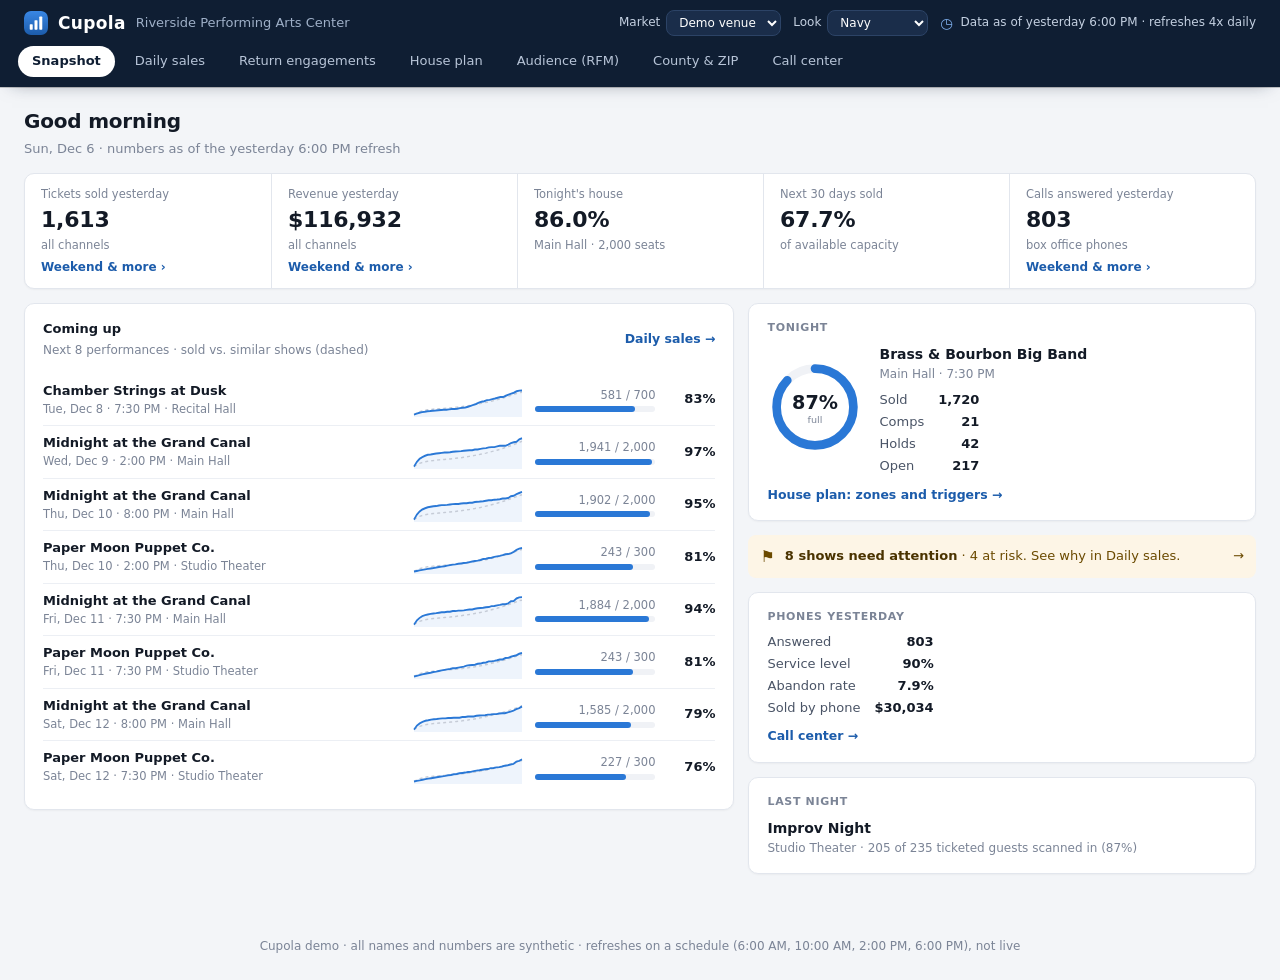
==== commit 4ad2832e: "next: varied sales curves per show; Gulf Coast skin for Tampa - Each show gets its own selling patte" ====
--- a/next/index.html
+++ b/next/index.html
@@ -12,6 +12,13 @@
   <meta name="apple-mobile-web-app-capable" content="yes" />
   <meta name="apple-mobile-web-app-title" content="Cupola" />
   <meta name="apple-mobile-web-app-status-bar-style" content="black-translucent" />
+  <script>
+    // Skin: ?skin=navy|gulf, otherwise by market (Tampa Bay gets Gulf Coast).
+    (function () {
+      var q = new URLSearchParams(location.search);
+      document.documentElement.dataset.skin = q.get("skin") || (q.get("market") === "tampa" ? "gulf" : "navy");
+    })();
+  </script>
   <link rel="stylesheet" href="../css/styles.css" />
   <link rel="stylesheet" href="css/next.css" />
   <link rel="stylesheet" href="../css/period.css" />
@@ -29,6 +36,12 @@
         <label class="market"><span class="hide-sm">Market</span>
           <select id="market" aria-label="Market"></select>
         </label>
+        <label class="market look"><span class="hide-sm">Look</span>
+          <select id="skin" aria-label="Look">
+            <option value="navy">Navy</option>
+            <option value="gulf">Gulf Coast</option>
+          </select>
+        </label>
         <span class="refresh" id="refresh">
           <span class="sched-dot" aria-hidden="true">◷</span>
           <span id="as-of">Loading…</span>
--- a/next/css/next.css
+++ b/next/css/next.css
@@ -37,7 +37,7 @@
 .appbar .status, .appbar .market { color: #c4d0e1; }
 .appbar .market select { background: var(--navy-2); color: #fff; border-color: #2c4366; }
 .appbar .refresh-ring .track { stroke: #2c4366; }
-.appbar .refresh-ring .prog { stroke: #7fb0ee; }
+.appbar .refresh-ring .prog { stroke: var(--accent-light, #7fb0ee); }
 .appbar .refresh-btn { background: var(--navy-2); border-color: #2c4366; color: #fff; padding: 3px 9px; font-size: 14px; }
 .appbar .nav {
   border: 0; padding: 4px 18px 10px; gap: 6px; background: none;
@@ -105,12 +105,12 @@
 .ring .small { font: 500 10px var(--font); fill: var(--text-muted); }
 .kv { display: grid; grid-template-columns: auto auto; gap: 3px 14px; font-size: 13px; color: var(--text-secondary); justify-content: start; }
 .kv b { color: var(--text-primary); font-variant-numeric: tabular-nums; font-weight: 600; text-align: right; }
-.go { display: inline-flex; align-items: center; gap: 4px; font-size: 12.5px; font-weight: 600; color: #1c5cab; text-decoration: none; margin-top: 10px; background: none; border: 0; padding: 0; cursor: pointer; }
+.go { display: inline-flex; align-items: center; gap: 4px; font-size: 12.5px; font-weight: 600; color: var(--accent, #1c5cab); text-decoration: none; margin-top: 10px; background: none; border: 0; padding: 0; cursor: pointer; }
 .go:hover { text-decoration: underline; }
 .mini-list { display: flex; flex-direction: column; }
 .mini-row { display: grid; grid-template-columns: minmax(0, 1fr) 90px 54px; gap: 12px; align-items: center; padding: 8px 0; border-top: 1px solid var(--grid); font-size: 13px; color: inherit; text-decoration: none; }
 .mini-row:first-child { border-top: 0; }
-a.mini-row:hover .name { color: #1c5cab; }
+a.mini-row:hover .name { color: var(--accent, #1c5cab); }
 .mini-row .name { white-space: nowrap; overflow: hidden; text-overflow: ellipsis; font-weight: 550; }
 .mini-row .meta { font-size: 11.5px; color: var(--text-muted); }
 .mini-row .num { text-align: right; font-variant-numeric: tabular-nums; font-weight: 600; }
@@ -161,7 +161,7 @@
 .dr-row .chip { font-size: 11.5px; padding: 2px 8px; }
 .dr-band { display: flex; align-items: center; gap: 10px; padding: 12px 10px 6px; font-size: 11px; font-weight: 650; letter-spacing: .06em; text-transform: uppercase; color: var(--text-muted); }
 .dr-band .pill { text-transform: none; letter-spacing: 0; font-weight: 500; }
-.dr-band.today { color: #1c5cab; }
+.dr-band.today { color: var(--accent, #1c5cab); }
 .dr-band.today::after { content: ""; flex: 1; border-top: 2px solid var(--series-1); }
 .dr-week { padding: 10px 10px 4px; font-size: 11.5px; font-weight: 600; color: var(--text-secondary); background: var(--surface-2); border-radius: 6px; margin-top: 8px; }
 .dr-detail { padding: 10px 12px 16px; border-bottom: 1px solid var(--border); background: #f1f6fd; animation: fade .3s ease both; cursor: default; }
@@ -195,7 +195,7 @@
 .re-card .vs { display: flex; gap: 14px; font-size: 12px; color: var(--text-secondary); margin-top: 8px; flex-wrap: wrap; }
 .re-card .vs b { font-variant-numeric: tabular-nums; }
 .pos { color: var(--good); } .neg { color: var(--critical); }
-.back { display: inline-flex; gap: 6px; align-items: center; font-size: 13px; font-weight: 600; color: #1c5cab; text-decoration: none; margin-bottom: 10px; }
+.back { display: inline-flex; gap: 6px; align-items: center; font-size: 13px; font-weight: 600; color: var(--accent, #1c5cab); text-decoration: none; margin-bottom: 10px; }
 .insights { display: flex; flex-direction: column; gap: 8px; margin: 0; padding: 0; list-style: none; font-size: 13px; color: var(--text-secondary); }
 .insights li { padding-left: 16px; position: relative; }
 .insights li::before { content: ""; position: absolute; left: 2px; top: 7px; width: 6px; height: 6px; border-radius: 50%; background: var(--series-1); }
@@ -214,7 +214,7 @@
 .zone-track { grid-column: 1 / -1; height: 10px; border-radius: 5px; background: var(--surface-2); overflow: hidden; display: flex; }
 .zone-track i { display: block; height: 100%; transition: width .5s ease; }
 .seat.in { fill: var(--series-1); stroke: none; }
-.seat.due { fill: #bcd4f3; stroke: none; }
+.seat.due { fill: var(--accent-soft, #bcd4f3); stroke: none; }
 .next .seatmap { max-height: 560px; }
 
 /* ---------- Audience ---------- */
@@ -227,7 +227,7 @@
 .explain { display: grid; grid-template-columns: repeat(3, minmax(0, 1fr)); gap: 14px; }
 .explain div { font-size: 12.5px; color: var(--text-secondary); }
 .explain b { display: block; font-size: 13px; color: var(--text-primary); margin-bottom: 2px; }
-.explain .letter { display: inline-grid; place-items: center; width: 22px; height: 22px; border-radius: 6px; background: #e5eefb; color: #1c5cab; font-weight: 700; font-size: 12px; margin-right: 6px; }
+.explain .letter { display: inline-grid; place-items: center; width: 22px; height: 22px; border-radius: 6px; background: #e5eefb; color: var(--accent, #1c5cab); font-weight: 700; font-size: 12px; margin-right: 6px; }
 @media (max-width: 700px) { .explain { grid-template-columns: minmax(0, 1fr); } }
 details.what { margin-bottom: var(--gap); }
 details.what summary { cursor: pointer; font-weight: 600; font-size: 13.5px; list-style: none; display: flex; gap: 8px; align-items: center; }
@@ -282,7 +282,7 @@
 }
 
 /* ---------- Scheduled-refresh label ---------- */
-.sched-dot { color: #7fb0ee; font-size: 14px; line-height: 1; }
+.sched-dot { color: var(--accent-light, #7fb0ee); font-size: 14px; line-height: 1; }
 
 /* ---------- House plan triggers ---------- */
 .trig {
@@ -317,3 +317,111 @@
   .scrub { min-width: 0; }
   .view-head .seg { max-width: 100%; }
 }
+
+/* ==================================================================
+   Gulf Coast skin (html[data-skin="gulf"]): Tampa Bay by default, or
+   ?skin=gulf. Same app, different brand and layout: warm sand page,
+   teal and coral, serif headings, a left sidebar on wide screens,
+   floating cards and tiles, and the Snapshot columns swapped.
+   ================================================================== */
+html[data-skin="gulf"] {
+  --page: #f7f4ee;
+  --surface-1: #ffffff;
+  --surface-2: #f2eee6;
+  --border: #ebe5d9;
+  --grid: #f0ebe1;
+  --text-primary: #1d2b2b;
+  --text-secondary: #475656;
+  --text-muted: #7f8b8a;
+  --neutral-mark: #cfd6d4;
+  --series-1: #0f7c7a; /* teal  */
+  --series-2: #ef6a4c; /* coral */
+  --series-3: #3a6fb0; /* bay blue */
+  --series-4: #e8a33d; /* sun */
+  --accent: #0b6664;
+  --accent-light: #6fbfb9;
+  --accent-soft: #bfe3df;
+  --navy: #0b3d3c;
+  --navy-2: #11504e;
+  --radius: 16px;
+  --gap: 18px;
+  --serif: "Iowan Old Style", "Palatino Linotype", Palatino, Georgia, serif;
+}
+html[data-skin="gulf"] body { background: var(--page); }
+html[data-skin="gulf"] .view-head h1,
+html[data-skin="gulf"] .pr-head h2 { font-family: var(--serif); font-weight: 600; font-size: 26px; letter-spacing: 0; }
+html[data-skin="gulf"] .card h2, html[data-skin="gulf"] .pr-card h3 { font-family: var(--serif); font-size: 15px; font-weight: 600; }
+html[data-skin="gulf"] .eyebrow { color: var(--series-2); }
+
+/* App bar: white with a teal brand and underlined tabs. */
+html[data-skin="gulf"] .appbar { background: #fff; color: var(--text-primary); box-shadow: 0 1px 0 var(--border); }
+html[data-skin="gulf"] .appbar .brand-name { color: var(--navy); font-family: var(--serif); font-size: 20px; }
+html[data-skin="gulf"] .appbar .brand-sub,
+html[data-skin="gulf"] .appbar .status,
+html[data-skin="gulf"] .appbar .market { color: var(--text-muted); }
+html[data-skin="gulf"] .appbar .market select { background: var(--surface-2); color: var(--text-primary); border-color: var(--border); }
+html[data-skin="gulf"] .sched-dot { color: var(--series-2); }
+html[data-skin="gulf"] .appbar .nav a { color: var(--text-secondary); border-radius: 0; padding: 8px 4px; margin-right: 14px; border-bottom: 2px solid transparent; }
+html[data-skin="gulf"] .appbar .nav a:hover { background: none; color: var(--text-primary); }
+html[data-skin="gulf"] .appbar .nav a[aria-current="page"] { background: none; color: var(--navy); border-bottom-color: var(--series-2); font-weight: 650; }
+
+/* Wide screens: left sidebar instead of a top bar. */
+@media (min-width: 1100px) {
+  html[data-skin="gulf"] .appbar {
+    position: fixed; top: 0; bottom: 0; left: 0; width: 232px;
+    display: flex; flex-direction: column; box-shadow: 1px 0 0 var(--border); overflow-y: auto;
+  }
+  html[data-skin="gulf"] .appbar .topbar { flex-direction: column; align-items: stretch; gap: 14px; padding: 22px 20px 14px; }
+  html[data-skin="gulf"] .appbar .brand { flex-wrap: wrap; margin: 0; }
+  html[data-skin="gulf"] .appbar .brand-sub { flex-basis: 100%; font-size: 12px; }
+  html[data-skin="gulf"] .appbar .status { flex-direction: column; align-items: stretch; gap: 10px; }
+  html[data-skin="gulf"] .appbar .market { justify-content: space-between; }
+  html[data-skin="gulf"] .appbar .market select { width: 130px; }
+  html[data-skin="gulf"] .appbar .refresh { white-space: normal; font-size: 11.5px; line-height: 1.4; }
+  html[data-skin="gulf"] .appbar .nav { flex-direction: column; gap: 2px; padding: 8px 12px 20px; border-top: 1px solid var(--border); overflow: visible; }
+  html[data-skin="gulf"] .appbar .nav a { margin: 0; padding: 9px 12px; border-radius: 10px; border-bottom: 0; }
+  html[data-skin="gulf"] .appbar .nav a[aria-current="page"] { background: var(--surface-2); box-shadow: inset 3px 0 0 var(--series-2); }
+  html[data-skin="gulf"] main#view, html[data-skin="gulf"] footer { margin-left: 232px; }
+  html[data-skin="gulf"] main#view { max-width: none; padding: 28px 36px 48px; }
+}
+
+/* Cards float (no borders, soft shadow). */
+html[data-skin="gulf"] .card,
+html[data-skin="gulf"] .pr-card { border: 0; box-shadow: 0 1px 2px rgba(29,43,43,.05), 0 8px 24px -16px rgba(29,43,43,.22); }
+
+/* Stats as separate tiles with a teal edge, not one strip. */
+html[data-skin="gulf"] .strip { background: none; border: 0; box-shadow: none; gap: 12px; overflow: visible; }
+html[data-skin="gulf"] .stat {
+  background: var(--surface-1); border: 0; border-radius: 14px; padding: 14px 16px 14px 18px;
+  box-shadow: inset 4px 0 0 var(--series-1), 0 8px 24px -18px rgba(29,43,43,.3);
+}
+html[data-skin="gulf"] .stat:nth-child(2) { box-shadow: inset 4px 0 0 var(--series-2), 0 8px 24px -18px rgba(29,43,43,.3); }
+html[data-skin="gulf"] .stat:nth-child(3) { box-shadow: inset 4px 0 0 var(--series-4), 0 8px 24px -18px rgba(29,43,43,.3); }
+html[data-skin="gulf"] .stat:nth-child(4) { box-shadow: inset 4px 0 0 var(--series-3), 0 8px 24px -18px rgba(29,43,43,.3); }
+html[data-skin="gulf"] .stat .value { font-family: var(--serif); font-size: 27px; font-weight: 600; }
+@media (max-width: 700px) {
+  html[data-skin="gulf"] .stat, html[data-skin="gulf"] .stat:nth-child(even) { border: 0; }
+}
+
+/* Snapshot: tonight, phones and alerts on the left; Coming up on the right. */
+@media (min-width: 761px) {
+  html[data-skin="gulf"] .cols.snap { grid-template-columns: minmax(0, 1fr) minmax(0, 1.4fr); }
+  html[data-skin="gulf"] .cols.snap > :first-child { order: 2; }
+}
+
+/* Daily sales: coral "today" line, softer week bands. */
+html[data-skin="gulf"] .dr-band.today { color: var(--series-2); }
+html[data-skin="gulf"] .dr-band.today::after { border-top-color: var(--series-2); }
+html[data-skin="gulf"] .dr-week { background: none; border-bottom: 1px solid var(--border); border-radius: 0; font-family: var(--serif); font-size: 13px; }
+html[data-skin="gulf"] .seg { background: var(--surface-2); }
+html[data-skin="gulf"] .chip.cross { background: #e2f1ef; color: var(--accent); }
+html[data-skin="gulf"] .re-tag { color: #b2482f; background: #fde9e3; }
+html[data-skin="gulf"] .attn-bar { border-color: #f4d6b4; }
+html[data-skin="gulf"] .btn.primary { background: var(--accent); border-color: var(--accent); }
+html[data-skin="gulf"] .callout { border-left-color: var(--series-2); }
+html[data-skin="gulf"] .spark .area { fill: rgba(15,124,122,.1); }
+html[data-skin="gulf"] .ring .prog { stroke: var(--series-1); }
+html[data-skin="gulf"] .pr-tabs button[aria-selected="true"] { background: var(--accent); border-color: var(--accent); }
+html[data-skin="gulf"] .explain .letter { background: #e2f1ef; color: var(--accent); }
+html[data-skin="gulf"] .geo-hero .hero-main { background: linear-gradient(135deg, #0b5f5e, #0f7c7a 60%, #2a9d8f); }
+@media (max-width: 600px) { .appbar .look { display: none; } }
--- a/css/period.css
+++ b/css/period.css
@@ -1,7 +1,7 @@
 /* Sales recap pop-up (shared by both versions). */
 .pr-link {
   background: none; border: 0; padding: 0; margin-top: 6px; cursor: pointer;
-  font: 600 12px var(--font); color: #1c5cab; display: inline-block;
+  font: 600 12px var(--font); color: var(--accent, #1c5cab); display: inline-block;
 }
 .pr-link:hover { text-decoration: underline; }
 body.pr-lock { overflow: hidden; }
@@ -27,7 +27,7 @@
   border: 1px solid var(--border); background: var(--surface-1); border-radius: 999px; padding: 6px 13px;
   font: 500 13px var(--font); color: var(--text-secondary); cursor: pointer; white-space: nowrap;
 }
-.pr-tabs button[aria-selected="true"] { background: #1c5cab; border-color: #1c5cab; color: #fff; font-weight: 600; }
+.pr-tabs button[aria-selected="true"] { background: var(--accent, #1c5cab); border-color: var(--accent, #1c5cab); color: #fff; font-weight: 600; }
 .pr-custom { display: flex; gap: 14px; flex-wrap: wrap; padding: 10px 20px; background: var(--surface-1); border-bottom: 1px solid var(--border); font-size: 13px; color: var(--text-secondary); }
 .pr-custom input { font: inherit; padding: 5px 8px; border: 1px solid var(--border); border-radius: 8px; margin-left: 6px; background: var(--surface-1); color: var(--text-primary); }
 .pr-body { padding: 16px 20px 20px; display: flex; flex-direction: column; gap: 14px; }
